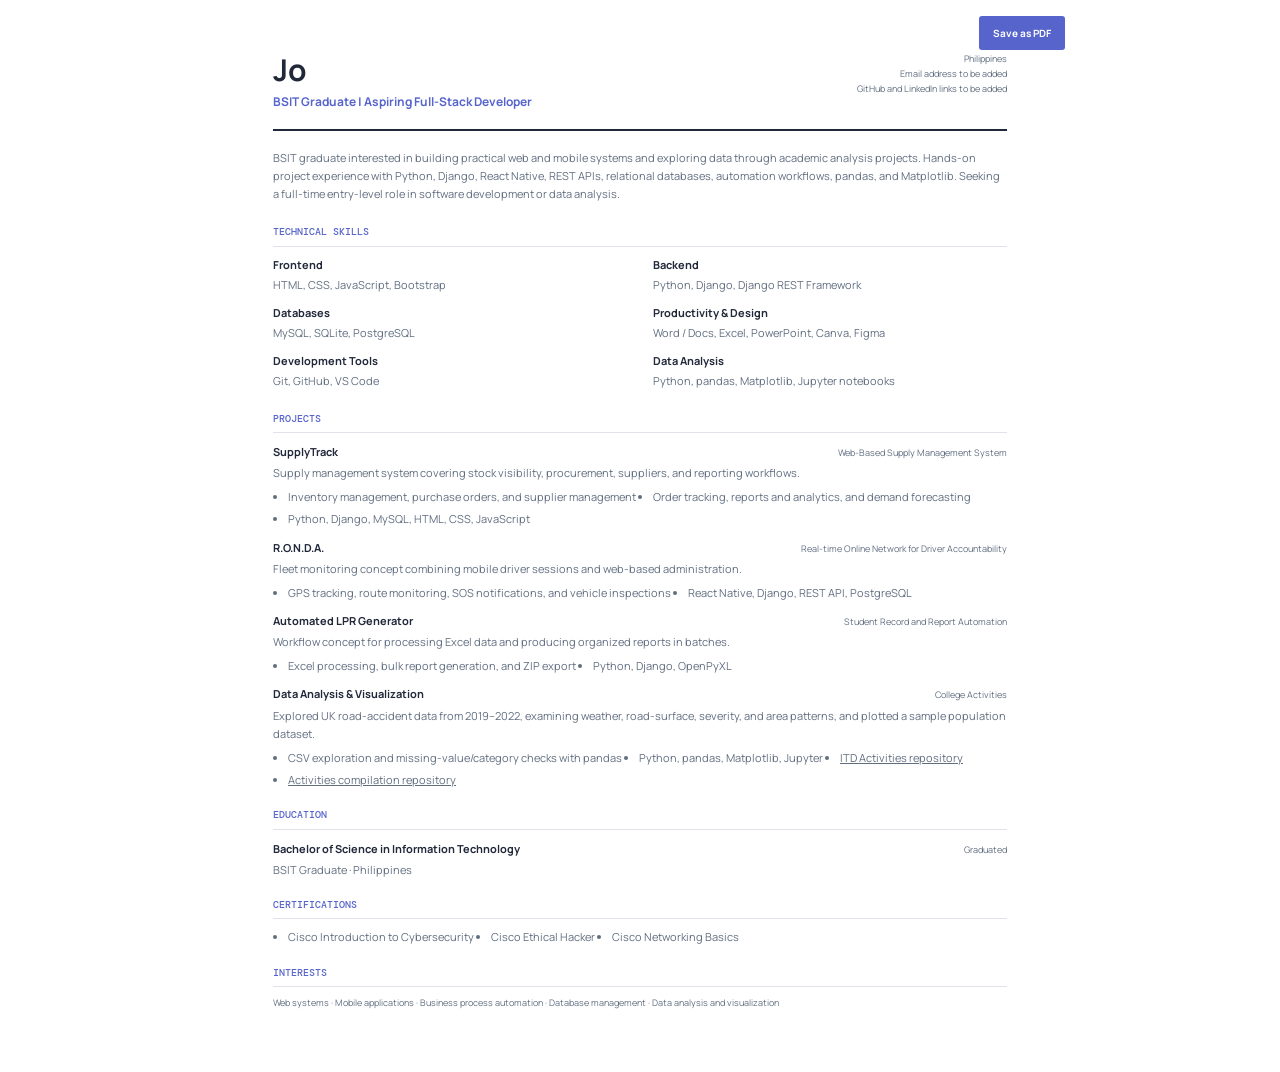
==== resume.html @ ec545d40 "first commit" ====
<!doctype html>
<html lang="en">
<head>
  <meta charset="utf-8">
  <meta name="viewport" content="width=device-width, initial-scale=1">
  <meta name="description" content="Résumé for Jo, BSIT graduate and aspiring full-stack developer in the Philippines.">
  <title>Jo | Résumé</title>
  <link rel="preconnect" href="https://fonts.googleapis.com">
  <link rel="preconnect" href="https://fonts.gstatic.com" crossorigin>
  <link href="https://fonts.googleapis.com/css2?family=DM+Mono:wght@400;500&amp;family=Manrope:wght@400;500;600;700;800&amp;display=swap" rel="stylesheet">
  <style>
    :root { color-scheme: light; --ink: #20283a; --muted: #616e80; --line: #e0e4ea; --primary: #5664cc; font-family: 'Manrope', 'Segoe UI', sans-serif; }
    * { box-sizing: border-box; }
    body { max-width: 850px; margin: 0 auto; padding: 52px 58px; color: var(--ink); font-size: 11px; line-height: 1.65; }
    a { color: inherit; }
    .resume-top { display: flex; justify-content: space-between; align-items: flex-start; gap: 20px; border-bottom: 2px solid var(--ink); padding-bottom: 17px; }
    h1 { margin: 0; font-size: 30px; line-height: 1.2; }
    .role { margin: 4px 0 0; color: var(--primary); font-size: 12px; font-weight: 700; }
    .contact { color: var(--muted); font-size: 9px; text-align: right; }
    .contact p { margin: 0; }
    .summary { margin: 18px 0 21px; color: var(--muted); font-size: 11px; }
    section { margin-top: 18px; }
    h2 { margin: 0 0 9px; border-bottom: 1px solid var(--line); padding-bottom: 5px; color: var(--primary); font-family: 'DM Mono', monospace; font-size: 10px; font-weight: 500; }
    h3 { margin: 0; font-size: 11px; }
    .item { margin-top: 10px; }
    .item-head { display: flex; align-items: baseline; justify-content: space-between; gap: 12px; }
    .item-head span, .sub { color: var(--muted); font-size: 9px; }
    .item p { margin: 3px 0; color: var(--muted); }
    ul { display: flex; flex-wrap: wrap; gap: 4px 17px; margin: 6px 0 0; padding-left: 15px; color: var(--muted); }
    .skills { display: grid; grid-template-columns: 1fr 1fr; gap: 8px 25px; }
    .skills p { margin: 2px 0; color: var(--muted); }
    .download { position: fixed; top: 16px; right: max(16px, calc((100vw - 850px) / 2)); border: 0; border-radius: 3px; padding: 10px 14px; background: #5664cc; color: white; font: 700 10px 'Manrope', sans-serif; cursor: pointer; }
    @media (max-width: 600px) { body { padding: 65px 23px 30px; } .resume-top { flex-direction: column; } .contact { text-align: left; } .download { position: absolute; } .skills { grid-template-columns: 1fr; } }
    @media print { body { max-width: none; padding: 0; font-size: 10px; } .download { display: none; } section { break-inside: avoid; } }
  </style>
</head>
<body>
  <button class="download" type="button" onclick="window.print()">Save as PDF</button>
  <header class="resume-top">
    <div><h1>Jo</h1><p class="role">BSIT Graduate | Aspiring Full-Stack Developer</p></div>
    <div class="contact"><p>Philippines</p><p>Email address to be added</p><p>GitHub and LinkedIn links to be added</p></div>
  </header>
  <p class="summary">BSIT graduate interested in building practical web and mobile systems and exploring data through academic analysis projects. Hands-on project experience with Python, Django, React Native, REST APIs, relational databases, automation workflows, pandas, and Matplotlib. Seeking a full-time entry-level role in software development or data analysis.</p>
  <section><h2>TECHNICAL SKILLS</h2><div class="skills">
    <div><h3>Frontend</h3><p>HTML, CSS, JavaScript, Bootstrap</p></div>
    <div><h3>Backend</h3><p>Python, Django, Django REST Framework</p></div>
    <div><h3>Databases</h3><p>MySQL, SQLite, PostgreSQL</p></div>
    <div><h3>Productivity &amp; Design</h3><p>Word / Docs, Excel, PowerPoint, Canva, Figma</p></div>
    <div><h3>Development Tools</h3><p>Git, GitHub, VS Code</p></div>
    <div><h3>Data Analysis</h3><p>Python, pandas, Matplotlib, Jupyter notebooks</p></div>
  </div></section>
  <section><h2>PROJECTS</h2>
    <article class="item"><div class="item-head"><h3>SupplyTrack</h3><span>Web-Based Supply Management System</span></div><p>Supply management system covering stock visibility, procurement, suppliers, and reporting workflows.</p><ul><li>Inventory management, purchase orders, and supplier management</li><li>Order tracking, reports and analytics, and demand forecasting</li><li>Python, Django, MySQL, HTML, CSS, JavaScript</li></ul></article>
    <article class="item"><div class="item-head"><h3>R.O.N.D.A.</h3><span>Real-time Online Network for Driver Accountability</span></div><p>Fleet monitoring concept combining mobile driver sessions and web-based administration.</p><ul><li>GPS tracking, route monitoring, SOS notifications, and vehicle inspections</li><li>React Native, Django, REST API, PostgreSQL</li></ul></article>
    <article class="item"><div class="item-head"><h3>Automated LPR Generator</h3><span>Student Record and Report Automation</span></div><p>Workflow concept for processing Excel data and producing organized reports in batches.</p><ul><li>Excel processing, bulk report generation, and ZIP export</li><li>Python, Django, OpenPyXL</li></ul></article>
    <article class="item"><div class="item-head"><h3>Data Analysis &amp; Visualization</h3><span>College Activities</span></div><p>Explored UK road-accident data from 2019–2022, examining weather, road-surface, severity, and area patterns, and plotted a sample population dataset.</p><ul><li>CSV exploration and missing-value/category checks with pandas</li><li>Python, pandas, Matplotlib, Jupyter</li><li><a href="https://github.com/Jomarie0/ITD_ACTIVITIES">ITD Activities repository</a></li><li><a href="https://github.com/Jomarie0/ITD-Activities-Compilation">Activities compilation repository</a></li></ul></article>
  </section>
  <section><h2>EDUCATION</h2><article class="item"><div class="item-head"><h3>Bachelor of Science in Information Technology</h3><span>Graduated</span></div><p>BSIT Graduate · Philippines</p></article></section>
  <section><h2>CERTIFICATIONS</h2><ul><li>Cisco Introduction to Cybersecurity</li><li>Cisco Ethical Hacker</li><li>Cisco Networking Basics</li></ul></section>
  <section><h2>INTERESTS</h2><p class="sub">Web systems · Mobile applications · Business process automation · Database management · Data analysis and visualization</p></section>
</body>
</html>
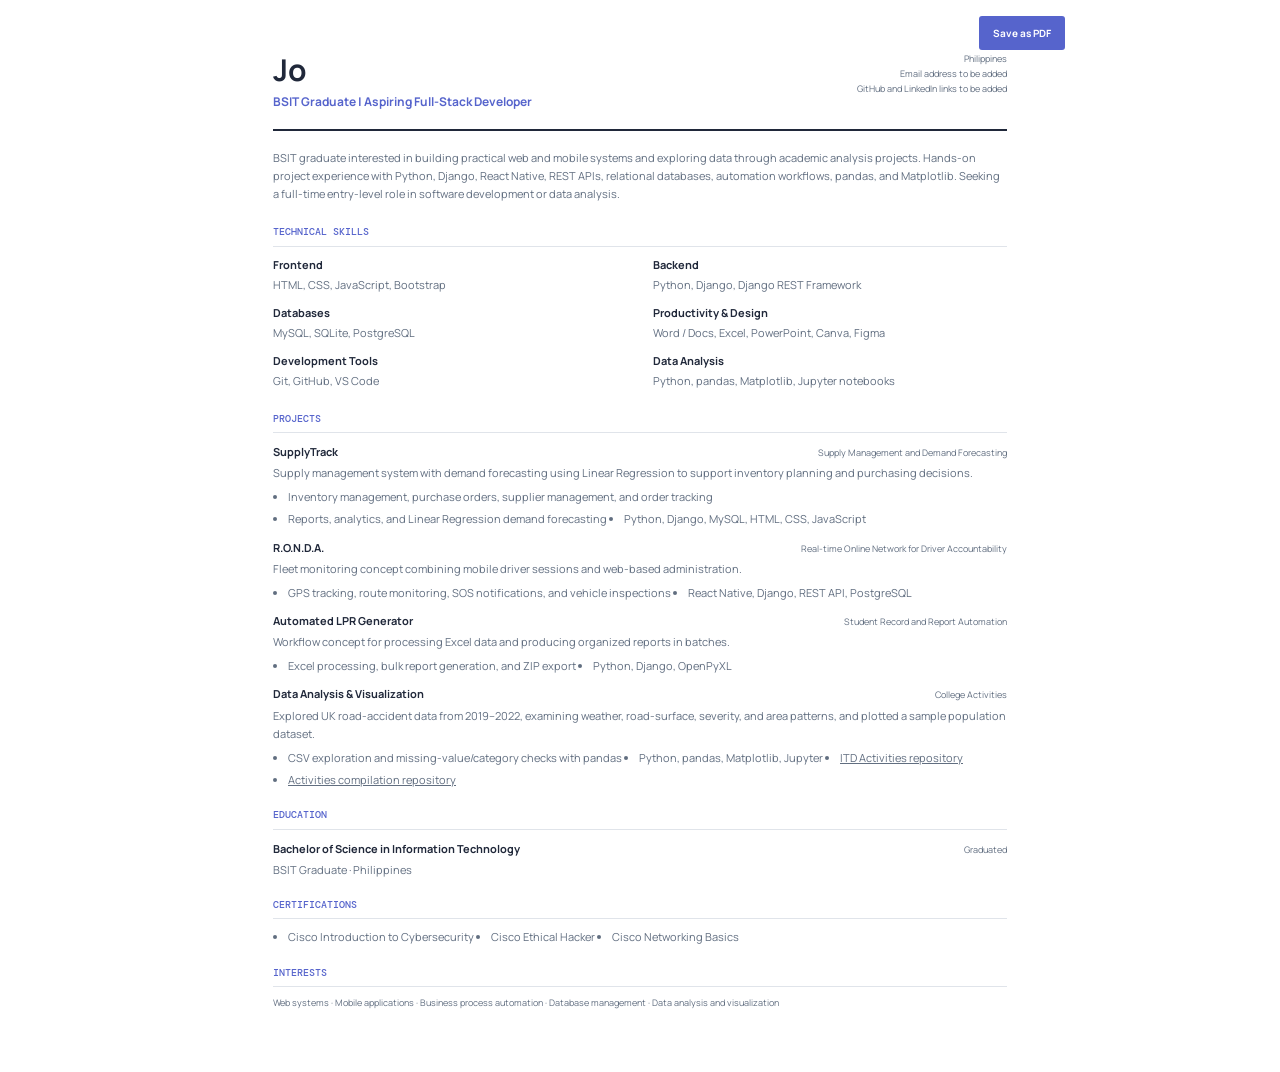
==== commit 8c49f617: "updating minor fixes" ====
--- a/resume.html
+++ b/resume.html
@@ -50,7 +50,7 @@
     <div><h3>Data Analysis</h3><p>Python, pandas, Matplotlib, Jupyter notebooks</p></div>
   </div></section>
   <section><h2>PROJECTS</h2>
-    <article class="item"><div class="item-head"><h3>SupplyTrack</h3><span>Web-Based Supply Management System</span></div><p>Supply management system covering stock visibility, procurement, suppliers, and reporting workflows.</p><ul><li>Inventory management, purchase orders, and supplier management</li><li>Order tracking, reports and analytics, and demand forecasting</li><li>Python, Django, MySQL, HTML, CSS, JavaScript</li></ul></article>
+    <article class="item"><div class="item-head"><h3>SupplyTrack</h3><span>Supply Management and Demand Forecasting</span></div><p>Supply management system with demand forecasting using Linear Regression to support inventory planning and purchasing decisions.</p><ul><li>Inventory management, purchase orders, supplier management, and order tracking</li><li>Reports, analytics, and Linear Regression demand forecasting</li><li>Python, Django, MySQL, HTML, CSS, JavaScript</li></ul></article>
     <article class="item"><div class="item-head"><h3>R.O.N.D.A.</h3><span>Real-time Online Network for Driver Accountability</span></div><p>Fleet monitoring concept combining mobile driver sessions and web-based administration.</p><ul><li>GPS tracking, route monitoring, SOS notifications, and vehicle inspections</li><li>React Native, Django, REST API, PostgreSQL</li></ul></article>
     <article class="item"><div class="item-head"><h3>Automated LPR Generator</h3><span>Student Record and Report Automation</span></div><p>Workflow concept for processing Excel data and producing organized reports in batches.</p><ul><li>Excel processing, bulk report generation, and ZIP export</li><li>Python, Django, OpenPyXL</li></ul></article>
     <article class="item"><div class="item-head"><h3>Data Analysis &amp; Visualization</h3><span>College Activities</span></div><p>Explored UK road-accident data from 2019–2022, examining weather, road-surface, severity, and area patterns, and plotted a sample population dataset.</p><ul><li>CSV exploration and missing-value/category checks with pandas</li><li>Python, pandas, Matplotlib, Jupyter</li><li><a href="https://github.com/Jomarie0/ITD_ACTIVITIES">ITD Activities repository</a></li><li><a href="https://github.com/Jomarie0/ITD-Activities-Compilation">Activities compilation repository</a></li></ul></article>
